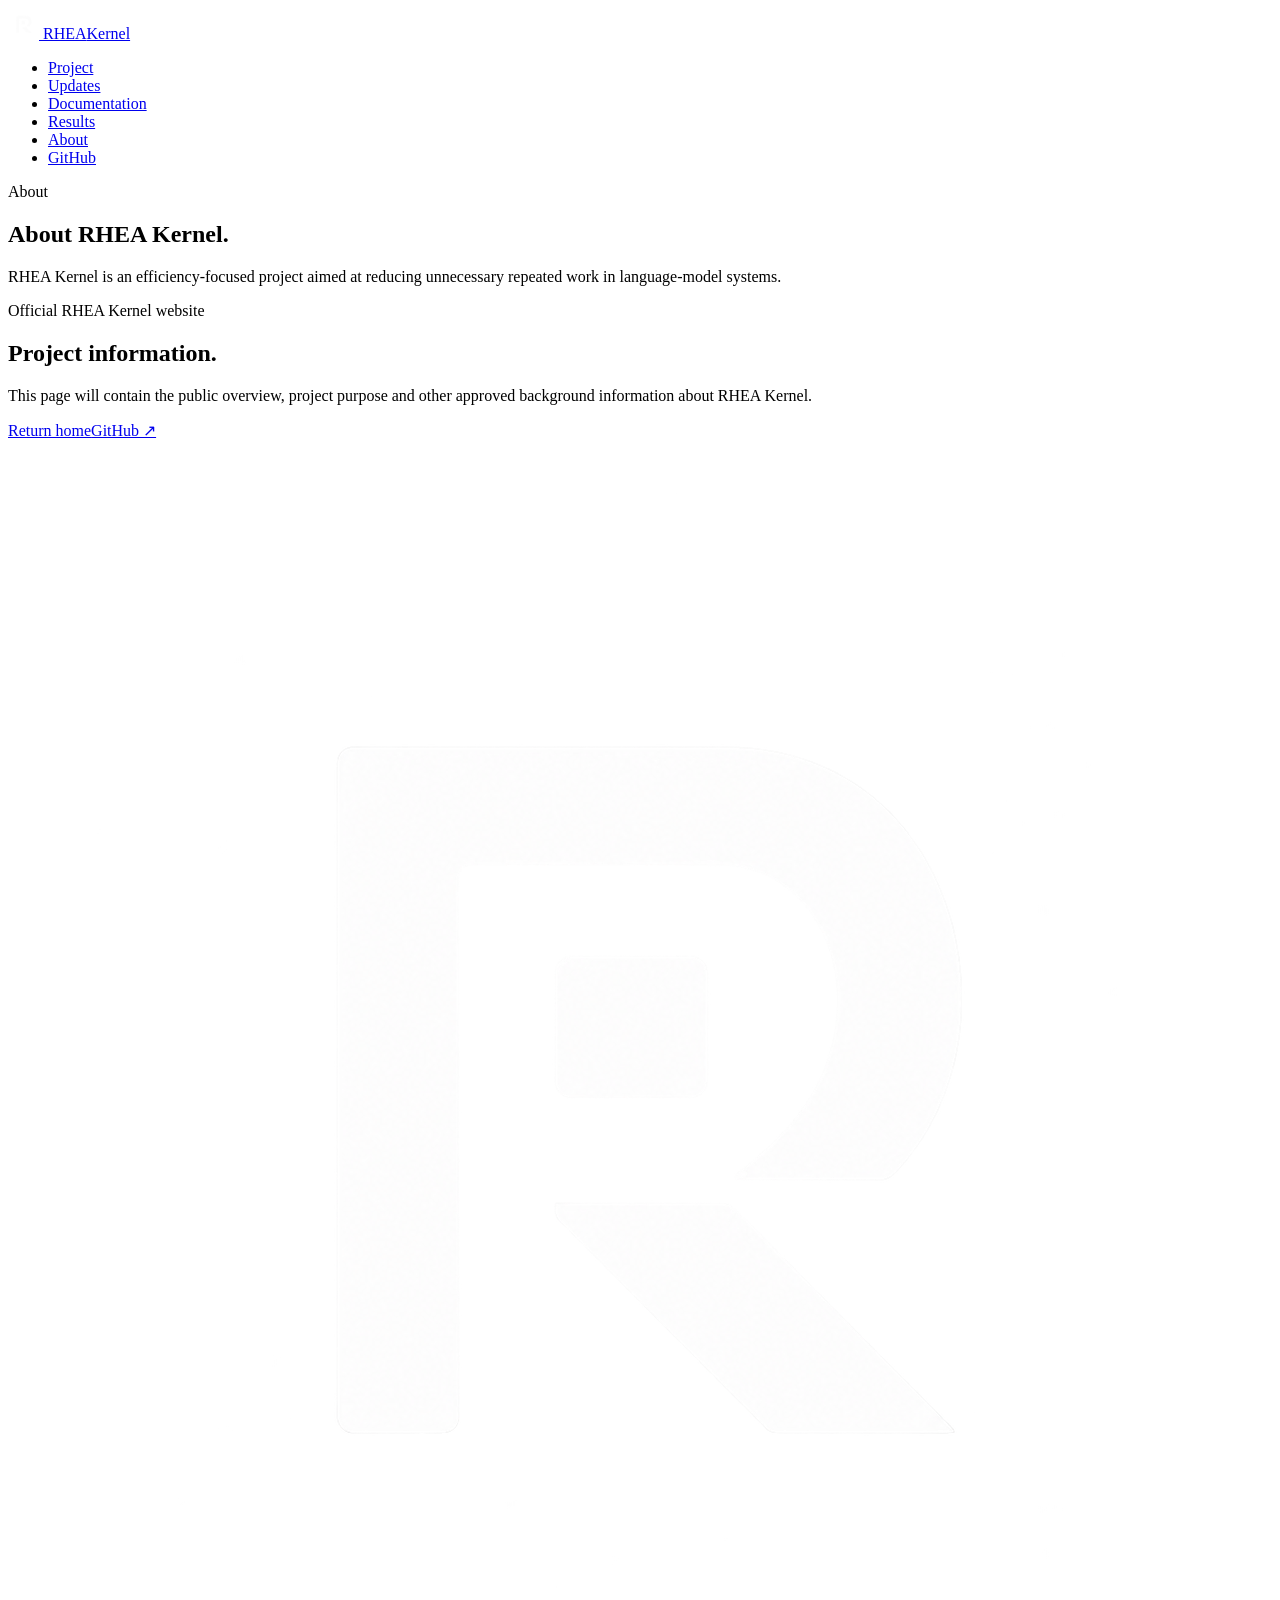
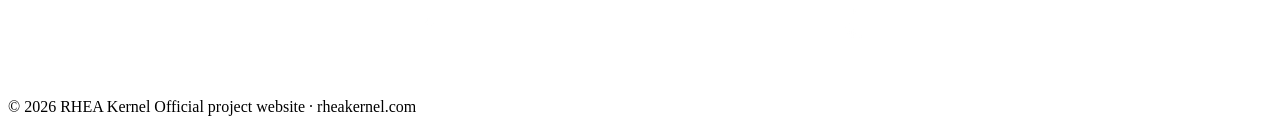
==== about/index.html @ 92347e31 "Add files via upload" ====
<!doctype html><html lang="en"><head><meta charset="utf-8">
<meta name="viewport" content="width=device-width, initial-scale=1">
<meta name="theme-color" content="#080b12">
<link rel="icon" href="/assets/icons/favicon.ico" sizes="any">
<link rel="icon" type="image/png" sizes="32x32" href="/assets/icons/favicon-32x32.png">
<link rel="icon" type="image/png" sizes="16x16" href="/assets/icons/favicon-16x16.png">
<link rel="apple-touch-icon" sizes="180x180" href="/assets/icons/apple-touch-icon.png">
<link rel="manifest" href="/site.webmanifest">
<link rel="stylesheet" href="/assets/css/site.css">
<title>About — RHEA Kernel</title><meta name="description" content="RHEA Kernel is an efficiency-focused project aimed at reducing unnecessary repeated work in language-model systems.">
<link rel="canonical" href="https://rheakernel.com/about/"></head><body><header><div class="container nav">
<a class="brand" href="/" aria-label="RHEA Kernel home">
<img class="brand-mark" src="/assets/brand/rhea-mark-light.png" alt="" width="31" height="31">
<span class="brand-name"><span class="brand-rhea">RHEA</span><span class="brand-kernel">Kernel</span></span></a>
<nav aria-label="Primary navigation"><ul>
<li><a href="/#project">Project</a></li>
<li><a href="/updates/">Updates</a></li>
<li><a href="/documentation/">Documentation</a></li>
<li><a href="/results/">Results</a></li>
<li><a href="/about/" aria-current="page">About</a></li>
<li><a href="https://github.com/YJNWI/RHEA-Kernel" target="_blank" rel="noopener noreferrer">GitHub</a></li>
</ul></nav></div></header>
<main><section class="page-hero"><div class="container page-hero-inner">
<span class="section-kicker">About</span><h1 class="page-title">About RHEA Kernel.</h1><p class="page-intro">RHEA Kernel is an efficiency-focused project aimed at reducing unnecessary repeated work in language-model systems.</p>
</div></section><section class="page-main"><div class="container"><div class="placeholder">
<div class="eyebrow"><span class="dot"></span>Official RHEA Kernel website</div>
<h2>Project information.</h2><p>This page will contain the public overview, project purpose and other approved background information about RHEA Kernel.</p>
<div class="page-links"><a class="button primary" href="/">Return home</a><a class="button secondary" href="https://github.com/YJNWI/RHEA-Kernel" target="_blank" rel="noopener noreferrer">GitHub ↗</a></div>
</div></div></section></main><footer><div class="container footer-inner">
<span class="footer-brand"><img src="/assets/brand/rhea-mark-light.png" alt=""><span>© 2026 RHEA Kernel</span></span>
<span>Official project website · rheakernel.com</span></div></footer></body></html>
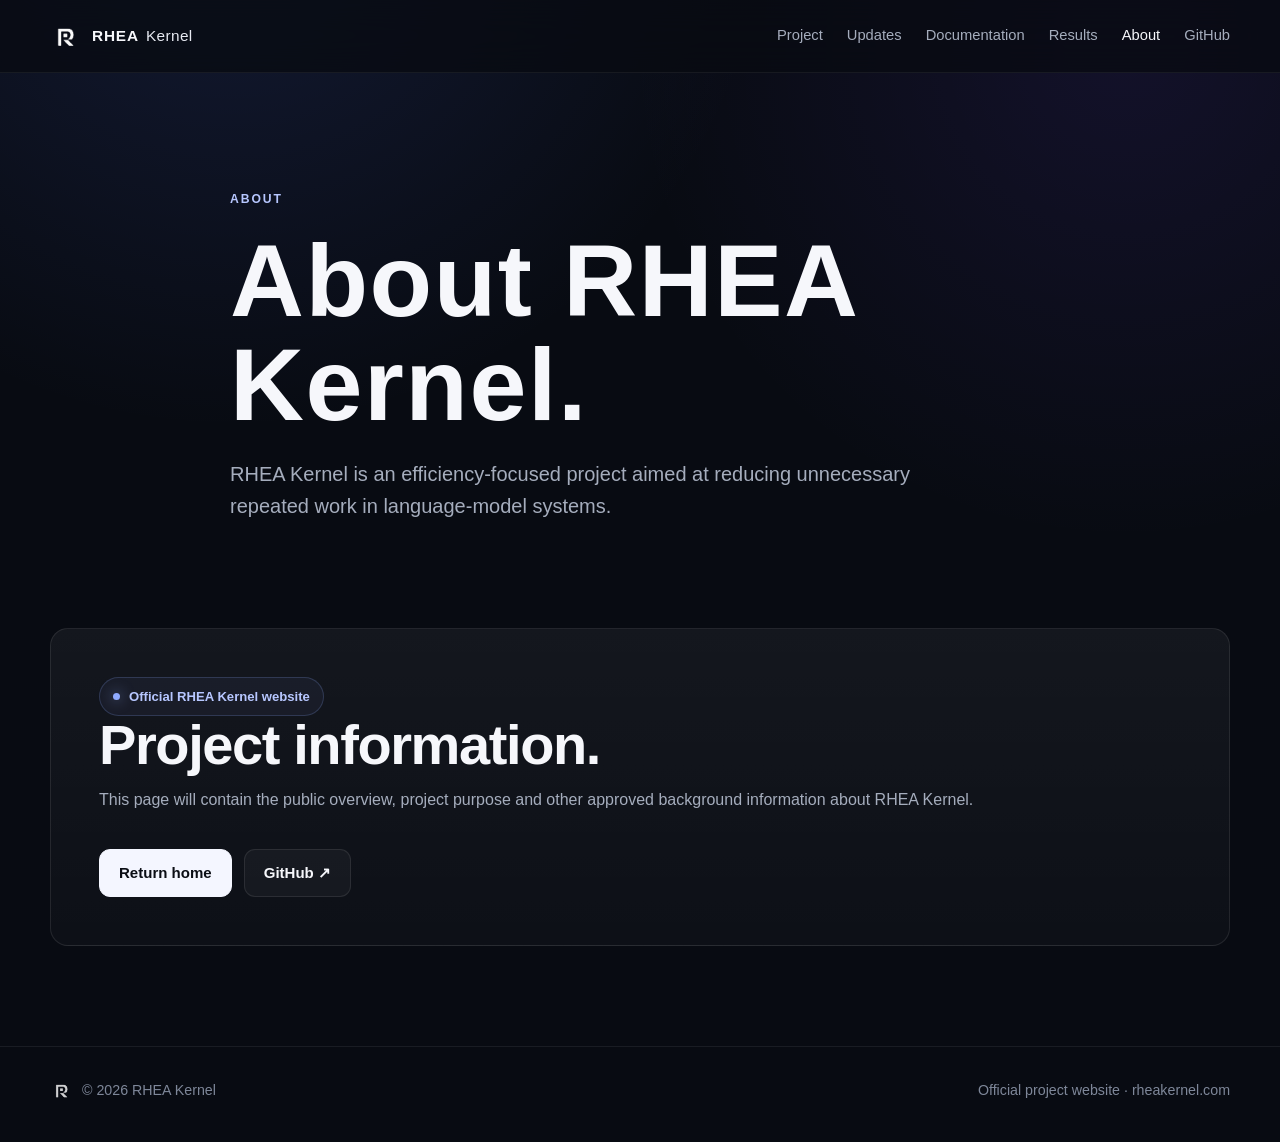
==== commit 01c3aabb: "Add structured data to RHEA Kernel website" ====
--- a/about/index.html
+++ b/about/index.html
@@ -8,7 +8,50 @@
 <link rel="manifest" href="/site.webmanifest">
 <link rel="stylesheet" href="/assets/css/site.css">
 <title>About — RHEA Kernel</title><meta name="description" content="RHEA Kernel is an efficiency-focused project aimed at reducing unnecessary repeated work in language-model systems.">
-<link rel="canonical" href="https://rheakernel.com/about/"></head><body><header><div class="container nav">
+<link rel="canonical" href="https://rheakernel.com/about/">
+<script type="application/ld+json">
+{
+  "@context": "https://schema.org",
+  "@graph": [
+    {
+      "@type": "WebPage",
+      "@id": "https://rheakernel.com/about/#webpage",
+      "url": "https://rheakernel.com/about/",
+      "name": "About — RHEA Kernel",
+      "description": "RHEA Kernel is an efficiency-focused project aimed at reducing unnecessary repeated work in language-model systems.",
+      "isPartOf": {
+        "@id": "https://rheakernel.com/#website"
+      },
+      "about": {
+        "@id": "https://rheakernel.com/#software"
+      },
+      "inLanguage": "en",
+      "breadcrumb": {
+        "@id": "https://rheakernel.com/about/#breadcrumb"
+      }
+    },
+    {
+      "@type": "BreadcrumbList",
+      "@id": "https://rheakernel.com/about/#breadcrumb",
+      "itemListElement": [
+        {
+          "@type": "ListItem",
+          "position": 1,
+          "name": "RHEA Kernel",
+          "item": "https://rheakernel.com/"
+        },
+        {
+          "@type": "ListItem",
+          "position": 2,
+          "name": "About",
+          "item": "https://rheakernel.com/about/"
+        }
+      ]
+    }
+  ]
+}
+</script>
+</head><body><header><div class="container nav">
 <a class="brand" href="/" aria-label="RHEA Kernel home">
 <img class="brand-mark" src="/assets/brand/rhea-mark-light.png" alt="" width="31" height="31">
 <span class="brand-name"><span class="brand-rhea">RHEA</span><span class="brand-kernel">Kernel</span></span></a>
--- a/assets/css/site.css
+++ b/assets/css/site.css
@@ -0,0 +1,12 @@
+:root{--bg:#080b12;--panel:rgba(255,255,255,.045);--border:rgba(255,255,255,.09);--text:#f6f7fb;--muted:#a5adbd;--accent:#b7c7ff;--max:1180px}
+*{box-sizing:border-box}html{scroll-behavior:smooth;scroll-padding-top:88px}body{margin:0;min-height:100vh;font-family:Inter,ui-sans-serif,-apple-system,BlinkMacSystemFont,"Segoe UI",sans-serif;color:var(--text);background:radial-gradient(circle at 18% -10%,rgba(86,117,255,.15),transparent 34rem),radial-gradient(circle at 88% 4%,rgba(117,73,255,.10),transparent 31rem),var(--bg);line-height:1.6;-webkit-font-smoothing:antialiased}a{color:inherit;text-decoration:none}img{display:block;max-width:100%}.container{width:min(calc(100% - 40px),var(--max));margin:auto}
+header{position:sticky;top:0;z-index:20;background:rgba(8,11,18,.76);border-bottom:1px solid rgba(255,255,255,.06);backdrop-filter:blur(18px)}.nav{min-height:72px;display:flex;align-items:center;justify-content:space-between;gap:28px}.brand{display:inline-flex;align-items:center;gap:11px}.brand-mark{width:31px;height:31px;object-fit:contain}.brand-name{display:inline-flex;align-items:baseline;gap:7px;line-height:1}.brand-rhea{font-size:.96rem;font-weight:800;letter-spacing:.055em}.brand-kernel{font-size:.96rem;font-weight:450;letter-spacing:.025em;color:#e7eaf2}
+nav ul{list-style:none;display:flex;align-items:center;gap:24px;padding:0;margin:0;color:var(--muted);font-size:.92rem}nav a:hover,nav a[aria-current=page]{color:var(--text)}
+.hero{min-height:calc(100vh - 72px);display:grid;place-items:center;padding:88px 0 84px}.hero-inner{text-align:center;max-width:940px;margin:auto}.hero-mark-wrap{width:clamp(84px,10vw,118px);aspect-ratio:1;margin:0 auto 28px}.hero-mark{width:100%;height:100%;object-fit:contain}.eyebrow{display:inline-flex;align-items:center;gap:9px;color:var(--accent);border:1px solid rgba(138,168,255,.2);background:rgba(138,168,255,.055);padding:8px 13px;border-radius:999px;font-size:.82rem;font-weight:650}.dot{width:7px;height:7px;border-radius:50%;background:#8faaff;box-shadow:0 0 14px rgba(145,174,255,.72)}
+.hero-title{margin:28px 0 25px;line-height:.94}.hero-rhea,.hero-kernel{display:block}.hero-rhea{font-size:clamp(4.1rem,10vw,8.4rem);font-weight:820;letter-spacing:.045em;padding-left:.045em}.hero-kernel{margin-top:10px;font-size:clamp(3rem,7vw,6rem);font-weight:350;letter-spacing:.035em;padding-left:.035em}.hero-description{max-width:720px;margin:auto;color:var(--muted);font-size:clamp(1.06rem,2vw,1.3rem)}
+.actions,.page-links{display:flex;justify-content:center;flex-wrap:wrap;gap:12px;margin-top:36px}.button{display:inline-flex;align-items:center;justify-content:center;min-height:48px;padding:0 19px;border-radius:11px;border:1px solid var(--border);font-weight:700;font-size:.94rem}.button.primary{color:#0b0e15;background:#f4f6ff;border-color:#f4f6ff}.button.secondary{background:rgba(255,255,255,.035)}
+.content-section{padding:92px 0}.section-heading{max-width:720px;margin-bottom:36px}.section-kicker{color:var(--accent);text-transform:uppercase;font-size:.76rem;font-weight:800;letter-spacing:.16em}h2{font-size:clamp(2rem,5vw,3.5rem);line-height:1.05;letter-spacing:-.025em;margin:10px 0 14px}.section-heading p{color:var(--muted);margin:0}
+.grid{display:grid;grid-template-columns:repeat(3,1fr);gap:16px}.card,.placeholder{border:1px solid var(--border);border-radius:18px;background:linear-gradient(180deg,rgba(255,255,255,.05),rgba(255,255,255,.024));padding:26px}.card{min-height:220px}.card .number{color:#7f899d;font-size:.75rem;font-weight:800;letter-spacing:.14em}.card h3{font-size:1.3rem;margin:34px 0 9px}.card p,.placeholder p{margin:0;color:var(--muted)}
+.page-hero{padding:112px 0 66px}.page-hero-inner{max-width:820px}.page-title{font-size:clamp(3.4rem,8vw,6.8rem);line-height:1.02;letter-spacing:.015em;margin:18px 0 20px}.page-intro{max-width:710px;color:var(--muted);font-size:clamp(1.05rem,2vw,1.25rem)}.page-main{padding:20px 0 100px}.placeholder{padding:clamp(28px,5vw,48px)}.placeholder h2{margin:0 0 13px}.placeholder .page-links{justify-content:flex-start}
+footer{border-top:1px solid rgba(255,255,255,.07);padding:32px 0 40px;color:#7e8799;font-size:.89rem}.footer-inner{display:flex;justify-content:space-between;align-items:center;gap:20px;flex-wrap:wrap}.footer-brand{display:inline-flex;align-items:center;gap:9px}.footer-brand img{width:23px;height:23px;opacity:.82}
+@media(max-width:800px){nav ul{display:none}.hero{min-height:auto;padding:94px 0 96px}.grid{grid-template-columns:1fr}.content-section{padding:70px 0}.page-hero{padding:90px 0 52px}}@media(max-width:420px){.container{width:min(calc(100% - 28px),var(--max))}.actions,.page-links{flex-direction:column}.button{width:100%}}
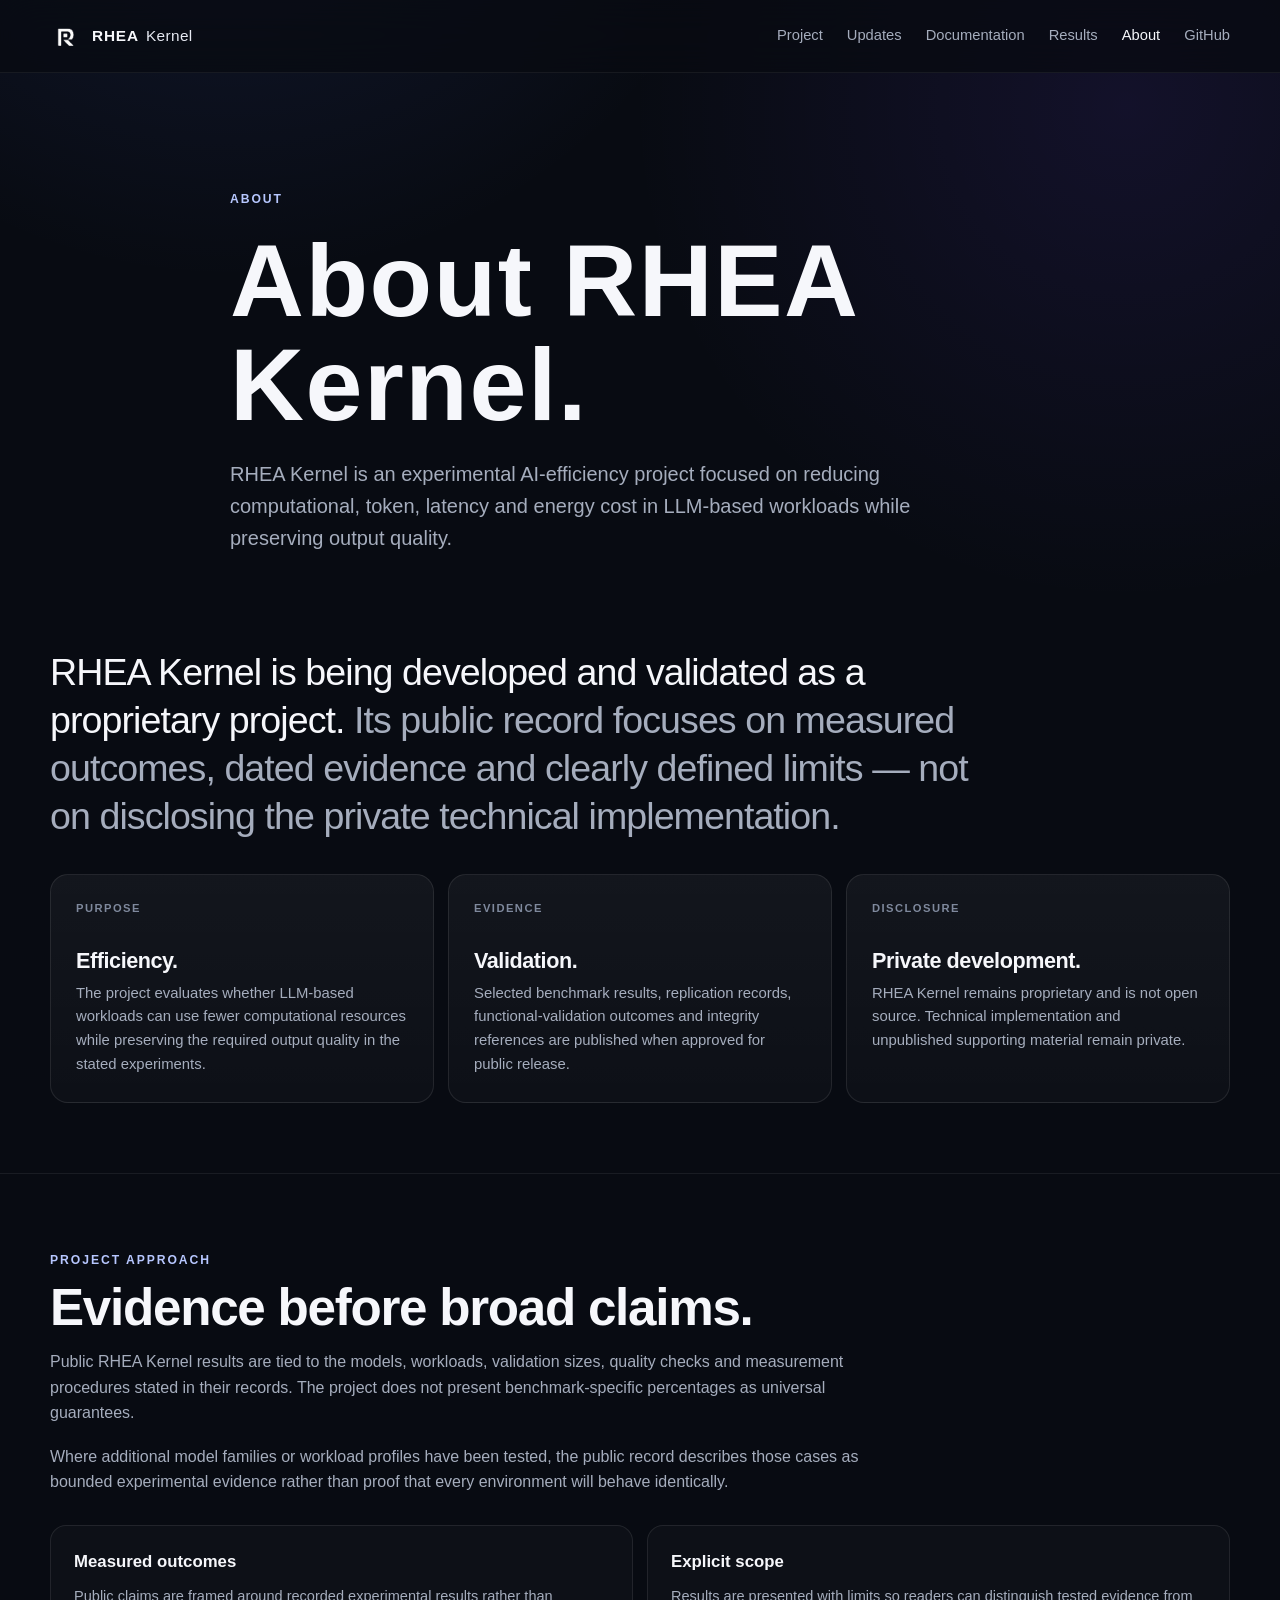
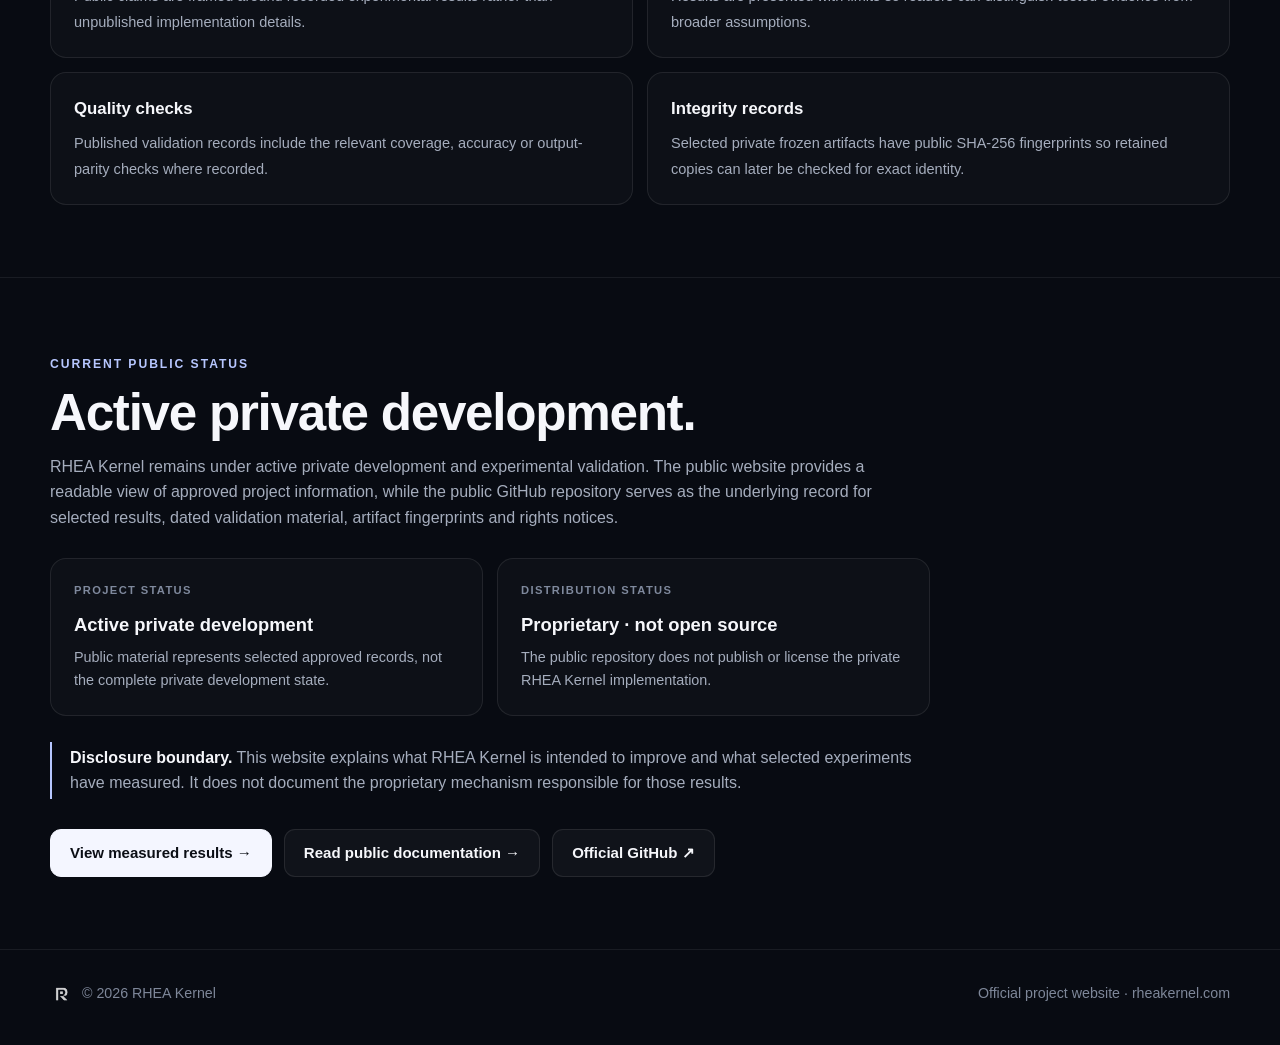
==== commit aa9df8a7: "Publish RHEA Kernel About and Updates pages" ====
--- a/about/index.html
+++ b/about/index.html
@@ -7,50 +7,62 @@
 <link rel="apple-touch-icon" sizes="180x180" href="/assets/icons/apple-touch-icon.png">
 <link rel="manifest" href="/site.webmanifest">
 <link rel="stylesheet" href="/assets/css/site.css">
-<title>About — RHEA Kernel</title><meta name="description" content="RHEA Kernel is an efficiency-focused project aimed at reducing unnecessary repeated work in language-model systems.">
+<title>About — RHEA Kernel</title>
+<meta name="description" content="About RHEA Kernel: an experimental AI-efficiency project under active private development and validation.">
 <link rel="canonical" href="https://rheakernel.com/about/">
 <script type="application/ld+json">
 {
-  "@context": "https://schema.org",
-  "@graph": [
+  "@context":"https://schema.org",
+  "@graph":[
     {
-      "@type": "WebPage",
-      "@id": "https://rheakernel.com/about/#webpage",
-      "url": "https://rheakernel.com/about/",
-      "name": "About — RHEA Kernel",
-      "description": "RHEA Kernel is an efficiency-focused project aimed at reducing unnecessary repeated work in language-model systems.",
-      "isPartOf": {
-        "@id": "https://rheakernel.com/#website"
-      },
-      "about": {
-        "@id": "https://rheakernel.com/#software"
-      },
-      "inLanguage": "en",
-      "breadcrumb": {
-        "@id": "https://rheakernel.com/about/#breadcrumb"
-      }
+      "@type":"AboutPage",
+      "@id":"https://rheakernel.com/about/#webpage",
+      "url":"https://rheakernel.com/about/",
+      "name":"About — RHEA Kernel",
+      "description":"About RHEA Kernel: an experimental AI-efficiency project under active private development and validation.",
+      "isPartOf":{"@id":"https://rheakernel.com/#website"},
+      "about":{"@id":"https://rheakernel.com/#software"},
+      "inLanguage":"en",
+      "breadcrumb":{"@id":"https://rheakernel.com/about/#breadcrumb"}
     },
     {
-      "@type": "BreadcrumbList",
-      "@id": "https://rheakernel.com/about/#breadcrumb",
-      "itemListElement": [
-        {
-          "@type": "ListItem",
-          "position": 1,
-          "name": "RHEA Kernel",
-          "item": "https://rheakernel.com/"
-        },
-        {
-          "@type": "ListItem",
-          "position": 2,
-          "name": "About",
-          "item": "https://rheakernel.com/about/"
-        }
+      "@type":"BreadcrumbList",
+      "@id":"https://rheakernel.com/about/#breadcrumb",
+      "itemListElement":[
+        {"@type":"ListItem","position":1,"name":"RHEA Kernel","item":"https://rheakernel.com/"},
+        {"@type":"ListItem","position":2,"name":"About","item":"https://rheakernel.com/about/"}
       ]
     }
   ]
 }
 </script>
+<style>
+.about-lead{padding:8px 0 70px}
+.about-statement{max-width:920px;font-size:clamp(1.45rem,3vw,2.35rem);line-height:1.28;letter-spacing:-.025em;margin:0;color:#f6f7fb}
+.about-statement span{color:#a5adbd}
+.about-grid{display:grid;grid-template-columns:repeat(3,1fr);gap:14px;margin-top:34px}
+.about-card{border:1px solid rgba(255,255,255,.09);border-radius:18px;background:linear-gradient(180deg,rgba(255,255,255,.048),rgba(255,255,255,.022));padding:25px;min-height:220px}
+.about-card .label{color:#7f899d;text-transform:uppercase;font-size:.7rem;font-weight:800;letter-spacing:.13em}
+.about-card h2{font-size:1.35rem;letter-spacing:-.02em;margin:32px 0 9px}
+.about-card p{color:#a5adbd;margin:0;font-size:.93rem}
+.about-section{padding:72px 0;border-top:1px solid rgba(255,255,255,.07)}
+.about-copy{max-width:840px}
+.about-copy h2{font-size:clamp(2rem,4vw,3.35rem)}
+.about-copy p{color:#a5adbd;margin:0 0 18px}
+.about-principles{display:grid;grid-template-columns:repeat(2,1fr);gap:14px;margin-top:30px}
+.principle{border:1px solid rgba(255,255,255,.085);border-radius:16px;padding:23px;background:rgba(255,255,255,.025)}
+.principle strong{display:block;font-size:1.05rem;margin-bottom:7px}
+.principle span{color:#a5adbd;font-size:.91rem}
+.about-boundary{margin-top:26px;border-left:2px solid #b7c7ff;padding:3px 0 3px 18px;color:#a5adbd;max-width:870px}
+.about-boundary strong{color:#f6f7fb}
+.about-links{display:flex;gap:12px;flex-wrap:wrap;margin-top:30px}
+.about-status{display:grid;grid-template-columns:1fr 1fr;gap:14px;margin-top:28px;max-width:880px}
+.status-block{border:1px solid rgba(255,255,255,.085);border-radius:16px;padding:23px;background:rgba(255,255,255,.025)}
+.status-block .status-label{color:#7f899d;font-size:.7rem;font-weight:800;letter-spacing:.12em;text-transform:uppercase}
+.status-block strong{display:block;margin-top:10px;font-size:1.15rem}
+.status-block p{margin:6px 0 0;color:#a5adbd;font-size:.9rem}
+@media(max-width:820px){.about-grid{grid-template-columns:1fr}.about-card{min-height:auto}.about-principles,.about-status{grid-template-columns:1fr}}
+</style>
 </head><body><header><div class="container nav">
 <a class="brand" href="/" aria-label="RHEA Kernel home">
 <img class="brand-mark" src="/assets/brand/rhea-mark-light.png" alt="" width="31" height="31">
@@ -63,12 +75,57 @@
 <li><a href="/about/" aria-current="page">About</a></li>
 <li><a href="https://github.com/YJNWI/RHEA-Kernel" target="_blank" rel="noopener noreferrer">GitHub</a></li>
 </ul></nav></div></header>
-<main><section class="page-hero"><div class="container page-hero-inner">
-<span class="section-kicker">About</span><h1 class="page-title">About RHEA Kernel.</h1><p class="page-intro">RHEA Kernel is an efficiency-focused project aimed at reducing unnecessary repeated work in language-model systems.</p>
-</div></section><section class="page-main"><div class="container"><div class="placeholder">
-<div class="eyebrow"><span class="dot"></span>Official RHEA Kernel website</div>
-<h2>Project information.</h2><p>This page will contain the public overview, project purpose and other approved background information about RHEA Kernel.</p>
-<div class="page-links"><a class="button primary" href="/">Return home</a><a class="button secondary" href="https://github.com/YJNWI/RHEA-Kernel" target="_blank" rel="noopener noreferrer">GitHub ↗</a></div>
-</div></div></section></main><footer><div class="container footer-inner">
+
+<main>
+<section class="page-hero"><div class="container page-hero-inner">
+<span class="section-kicker">About</span>
+<h1 class="page-title">About RHEA Kernel.</h1>
+<p class="page-intro">RHEA Kernel is an experimental AI-efficiency project focused on reducing computational, token, latency and energy cost in LLM-based workloads while preserving output quality.</p>
+</div></section>
+
+<section class="about-lead"><div class="container">
+<p class="about-statement">RHEA Kernel is being developed and validated as a proprietary project. <span>Its public record focuses on measured outcomes, dated evidence and clearly defined limits — not on disclosing the private technical implementation.</span></p>
+<div class="about-grid">
+<article class="about-card"><div class="label">Purpose</div><h2>Efficiency.</h2><p>The project evaluates whether LLM-based workloads can use fewer computational resources while preserving the required output quality in the stated experiments.</p></article>
+<article class="about-card"><div class="label">Evidence</div><h2>Validation.</h2><p>Selected benchmark results, replication records, functional-validation outcomes and integrity references are published when approved for public release.</p></article>
+<article class="about-card"><div class="label">Disclosure</div><h2>Private development.</h2><p>RHEA Kernel remains proprietary and is not open source. Technical implementation and unpublished supporting material remain private.</p></article>
+</div>
+</div></section>
+
+<section class="about-section"><div class="container">
+<div class="about-copy">
+<span class="section-kicker">Project approach</span>
+<h2>Evidence before broad claims.</h2>
+<p>Public RHEA Kernel results are tied to the models, workloads, validation sizes, quality checks and measurement procedures stated in their records. The project does not present benchmark-specific percentages as universal guarantees.</p>
+<p>Where additional model families or workload profiles have been tested, the public record describes those cases as bounded experimental evidence rather than proof that every environment will behave identically.</p>
+</div>
+<div class="about-principles">
+<div class="principle"><strong>Measured outcomes</strong><span>Public claims are framed around recorded experimental results rather than unpublished implementation details.</span></div>
+<div class="principle"><strong>Explicit scope</strong><span>Results are presented with limits so readers can distinguish tested evidence from broader assumptions.</span></div>
+<div class="principle"><strong>Quality checks</strong><span>Published validation records include the relevant coverage, accuracy or output-parity checks where recorded.</span></div>
+<div class="principle"><strong>Integrity records</strong><span>Selected private frozen artifacts have public SHA-256 fingerprints so retained copies can later be checked for exact identity.</span></div>
+</div>
+</div></section>
+
+<section class="about-section"><div class="container">
+<div class="about-copy">
+<span class="section-kicker">Current public status</span>
+<h2>Active private development.</h2>
+<p>RHEA Kernel remains under active private development and experimental validation. The public website provides a readable view of approved project information, while the public GitHub repository serves as the underlying record for selected results, dated validation material, artifact fingerprints and rights notices.</p>
+</div>
+<div class="about-status">
+<div class="status-block"><div class="status-label">Project status</div><strong>Active private development</strong><p>Public material represents selected approved records, not the complete private development state.</p></div>
+<div class="status-block"><div class="status-label">Distribution status</div><strong>Proprietary · not open source</strong><p>The public repository does not publish or license the private RHEA Kernel implementation.</p></div>
+</div>
+<div class="about-boundary"><strong>Disclosure boundary.</strong> This website explains what RHEA Kernel is intended to improve and what selected experiments have measured. It does not document the proprietary mechanism responsible for those results.</div>
+<div class="about-links">
+<a class="button primary" href="/results/">View measured results →</a>
+<a class="button secondary" href="/documentation/">Read public documentation →</a>
+<a class="button secondary" href="https://github.com/YJNWI/RHEA-Kernel" target="_blank" rel="noopener noreferrer">Official GitHub ↗</a>
+</div>
+</div></section>
+</main>
+
+<footer><div class="container footer-inner">
 <span class="footer-brand"><img src="/assets/brand/rhea-mark-light.png" alt=""><span>© 2026 RHEA Kernel</span></span>
 <span>Official project website · rheakernel.com</span></div></footer></body></html>
--- a/assets/css/site.css
+++ b/assets/css/site.css
@@ -9,4 +9,55 @@
 .grid{display:grid;grid-template-columns:repeat(3,1fr);gap:16px}.card,.placeholder{border:1px solid var(--border);border-radius:18px;background:linear-gradient(180deg,rgba(255,255,255,.05),rgba(255,255,255,.024));padding:26px}.card{min-height:220px}.card .number{color:#7f899d;font-size:.75rem;font-weight:800;letter-spacing:.14em}.card h3{font-size:1.3rem;margin:34px 0 9px}.card p,.placeholder p{margin:0;color:var(--muted)}
 .page-hero{padding:112px 0 66px}.page-hero-inner{max-width:820px}.page-title{font-size:clamp(3.4rem,8vw,6.8rem);line-height:1.02;letter-spacing:.015em;margin:18px 0 20px}.page-intro{max-width:710px;color:var(--muted);font-size:clamp(1.05rem,2vw,1.25rem)}.page-main{padding:20px 0 100px}.placeholder{padding:clamp(28px,5vw,48px)}.placeholder h2{margin:0 0 13px}.placeholder .page-links{justify-content:flex-start}
 footer{border-top:1px solid rgba(255,255,255,.07);padding:32px 0 40px;color:#7e8799;font-size:.89rem}.footer-inner{display:flex;justify-content:space-between;align-items:center;gap:20px;flex-wrap:wrap}.footer-brand{display:inline-flex;align-items:center;gap:9px}.footer-brand img{width:23px;height:23px;opacity:.82}
-@media(max-width:800px){nav ul{display:none}.hero{min-height:auto;padding:94px 0 96px}.grid{grid-template-columns:1fr}.content-section{padding:70px 0}.page-hero{padding:90px 0 52px}}@media(max-width:420px){.container{width:min(calc(100% - 28px),var(--max))}.actions,.page-links{flex-direction:column}.button{width:100%}}
+
+/* Results page */
+.results-lead{padding:10px 0 72px}
+.results-note{max-width:900px;border:1px solid rgba(183,199,255,.16);background:rgba(183,199,255,.045);border-radius:16px;padding:20px 22px;color:var(--muted)}
+.results-note strong{color:var(--text)}
+.metric-grid{display:grid;grid-template-columns:repeat(5,1fr);gap:12px;margin-top:30px}
+.metric{border:1px solid var(--border);border-radius:17px;background:linear-gradient(180deg,rgba(255,255,255,.055),rgba(255,255,255,.022));padding:22px 18px;min-height:152px;display:flex;flex-direction:column;justify-content:space-between}
+.metric-value{font-size:clamp(2rem,4vw,3.25rem);font-weight:760;letter-spacing:-.045em;line-height:1}
+.metric-label{color:var(--muted);font-size:.88rem;line-height:1.35;margin-top:18px}
+.metric-meta{color:#7f899d;font-size:.72rem;font-weight:760;letter-spacing:.09em;text-transform:uppercase;margin-bottom:10px}
+.results-section{padding:68px 0;border-top:1px solid rgba(255,255,255,.065)}
+.results-section:first-of-type{border-top:0}
+.results-heading{max-width:820px;margin-bottom:30px}
+.results-heading p{color:var(--muted);margin:0}
+.results-heading h2{font-size:clamp(2rem,4vw,3.2rem)}
+.result-split{display:grid;grid-template-columns:1.05fr .95fr;gap:18px;align-items:start}
+.result-panel{border:1px solid var(--border);border-radius:18px;background:linear-gradient(180deg,rgba(255,255,255,.047),rgba(255,255,255,.022));padding:26px}
+.result-panel h3{font-size:1.25rem;margin:0 0 9px}
+.result-panel p{color:var(--muted);margin:0}
+.result-kv{display:grid;grid-template-columns:1fr 1fr;gap:10px;margin-top:22px}
+.result-kv div{border-top:1px solid rgba(255,255,255,.07);padding-top:13px}
+.result-kv strong{display:block;font-size:1.15rem}
+.result-kv span{display:block;color:var(--muted);font-size:.82rem;margin-top:2px}
+.table-wrap{overflow-x:auto;border:1px solid var(--border);border-radius:16px;background:rgba(255,255,255,.022)}
+.results-table{width:100%;border-collapse:collapse;min-width:560px}
+.results-table th,.results-table td{padding:15px 18px;text-align:left;border-bottom:1px solid rgba(255,255,255,.07)}
+.results-table tr:last-child td{border-bottom:0}
+.results-table th{font-size:.73rem;text-transform:uppercase;letter-spacing:.11em;color:#7f899d;font-weight:800}
+.results-table td{font-size:.95rem}
+.results-table td:last-child,.results-table th:last-child{text-align:right}
+.results-table .strong{font-weight:800;color:var(--text)}
+.model-grid{display:grid;grid-template-columns:1fr 1fr;gap:16px}
+.model-card{border:1px solid var(--border);border-radius:18px;background:linear-gradient(180deg,rgba(255,255,255,.047),rgba(255,255,255,.022));padding:26px}
+.model-card h3{font-size:1.35rem;margin:0 0 6px}
+.model-card .model-sub{color:#7f899d;font-size:.8rem;text-transform:uppercase;letter-spacing:.1em;font-weight:800}
+.model-stats{display:grid;grid-template-columns:1fr 1fr;gap:12px;margin-top:24px}
+.model-stat{border-top:1px solid rgba(255,255,255,.075);padding-top:14px}
+.model-stat strong{display:block;font-size:1.65rem;letter-spacing:-.035em}
+.model-stat span{display:block;color:var(--muted);font-size:.82rem;margin-top:3px}
+.freeze-grid{display:grid;grid-template-columns:repeat(4,1fr);gap:12px}
+.freeze-stat{border:1px solid var(--border);border-radius:16px;padding:22px;background:rgba(255,255,255,.028)}
+.freeze-stat strong{display:block;font-size:1.85rem;letter-spacing:-.04em}
+.freeze-stat span{display:block;color:var(--muted);font-size:.84rem;margin-top:6px}
+.caution{border-left:2px solid #b7c7ff;padding:4px 0 4px 18px;color:var(--muted);margin-top:26px;max-width:930px}
+.caution strong{color:var(--text)}
+.source-links{display:flex;gap:12px;flex-wrap:wrap;margin-top:28px}
+.smallprint{color:#7f899d;font-size:.82rem;max-width:950px;margin-top:22px}
+
+@media(max-width:980px){.metric-grid{grid-template-columns:repeat(2,1fr)}.metric-grid .metric:last-child{grid-column:span 2}.freeze-grid{grid-template-columns:repeat(2,1fr)}}
+@media(max-width:800px){nav ul{display:none}.hero{min-height:auto;padding:94px 0 96px}.grid{grid-template-columns:1fr}.content-section{padding:70px 0}.page-hero{padding:90px 0 52px}.result-split,.model-grid{grid-template-columns:1fr}.results-section{padding:54px 0}}
+@media(max-width:520px){.metric-grid,.freeze-grid,.model-stats,.result-kv{grid-template-columns:1fr}.metric-grid .metric:last-child{grid-column:auto}.metric{min-height:128px}}
+@media(max-width:420px){.container{width:min(calc(100% - 28px),var(--max))}.actions,.page-links{flex-direction:column}.button{width:100%}}
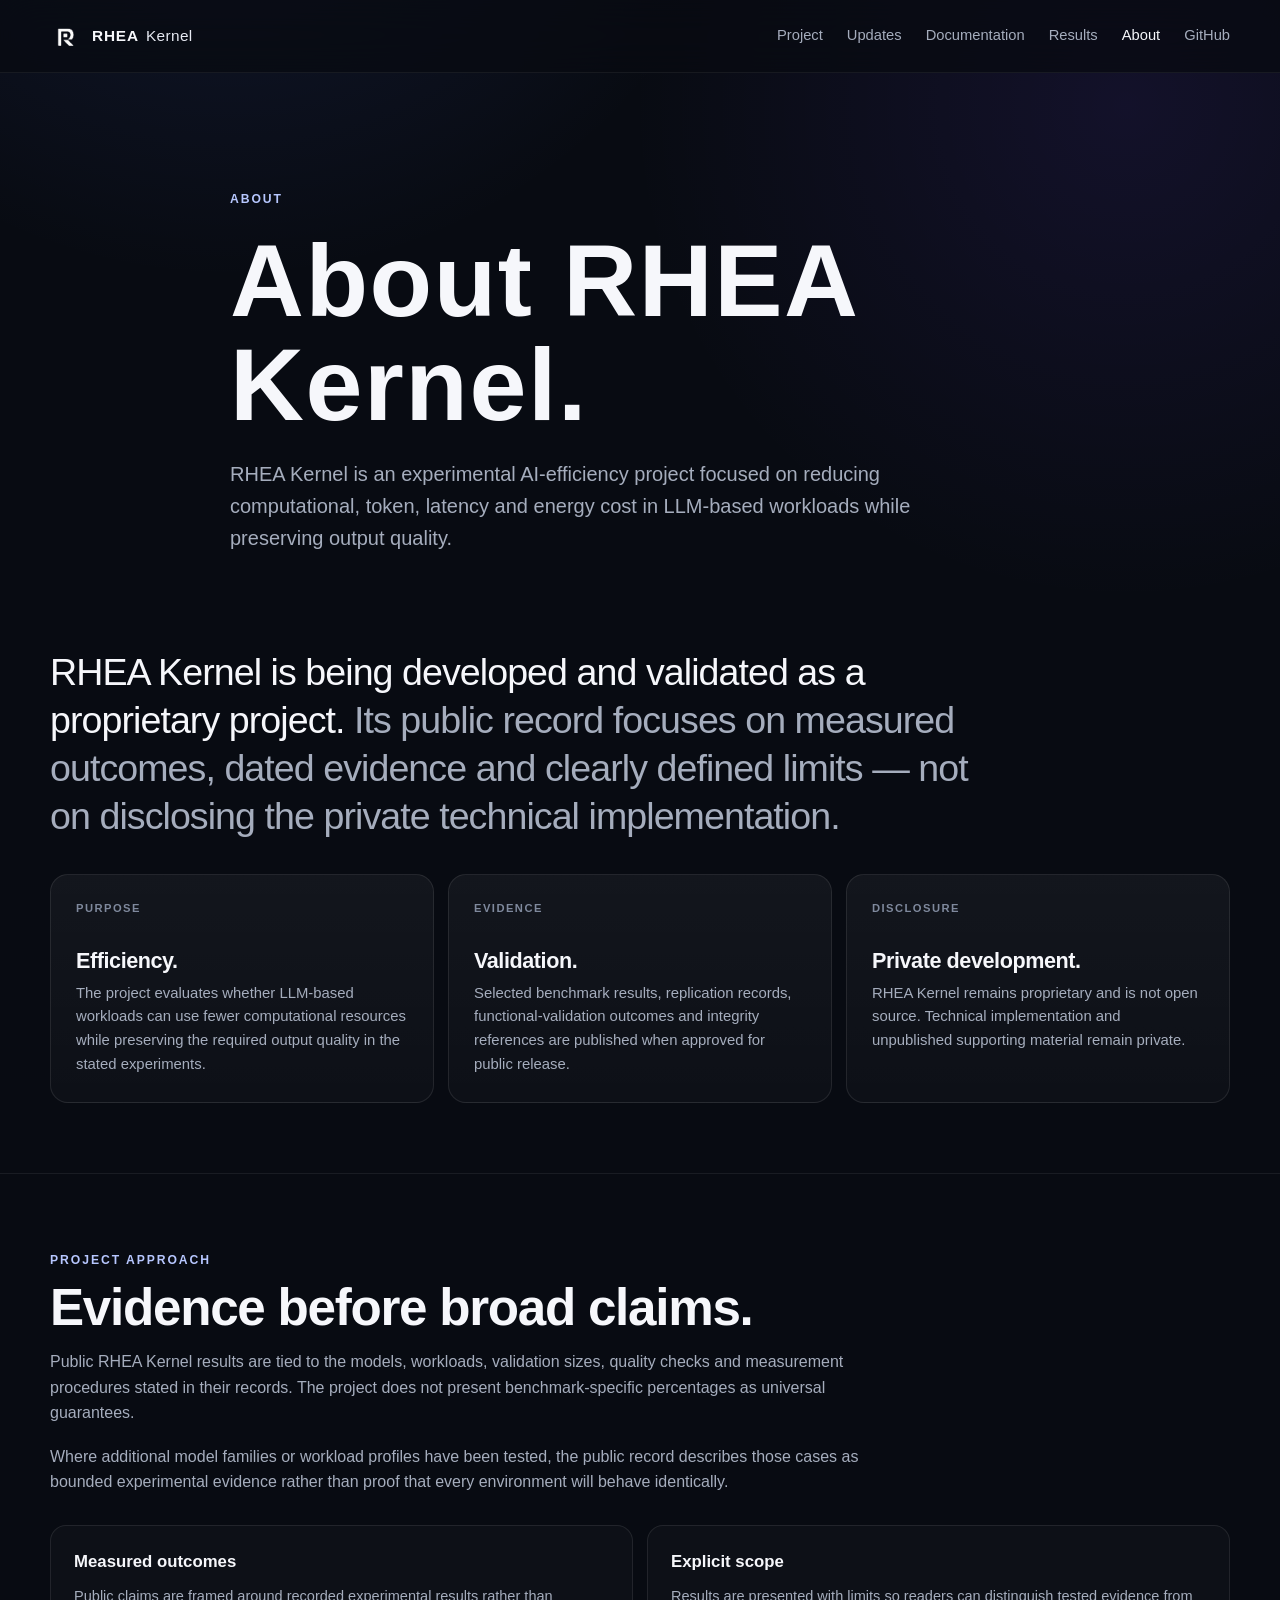
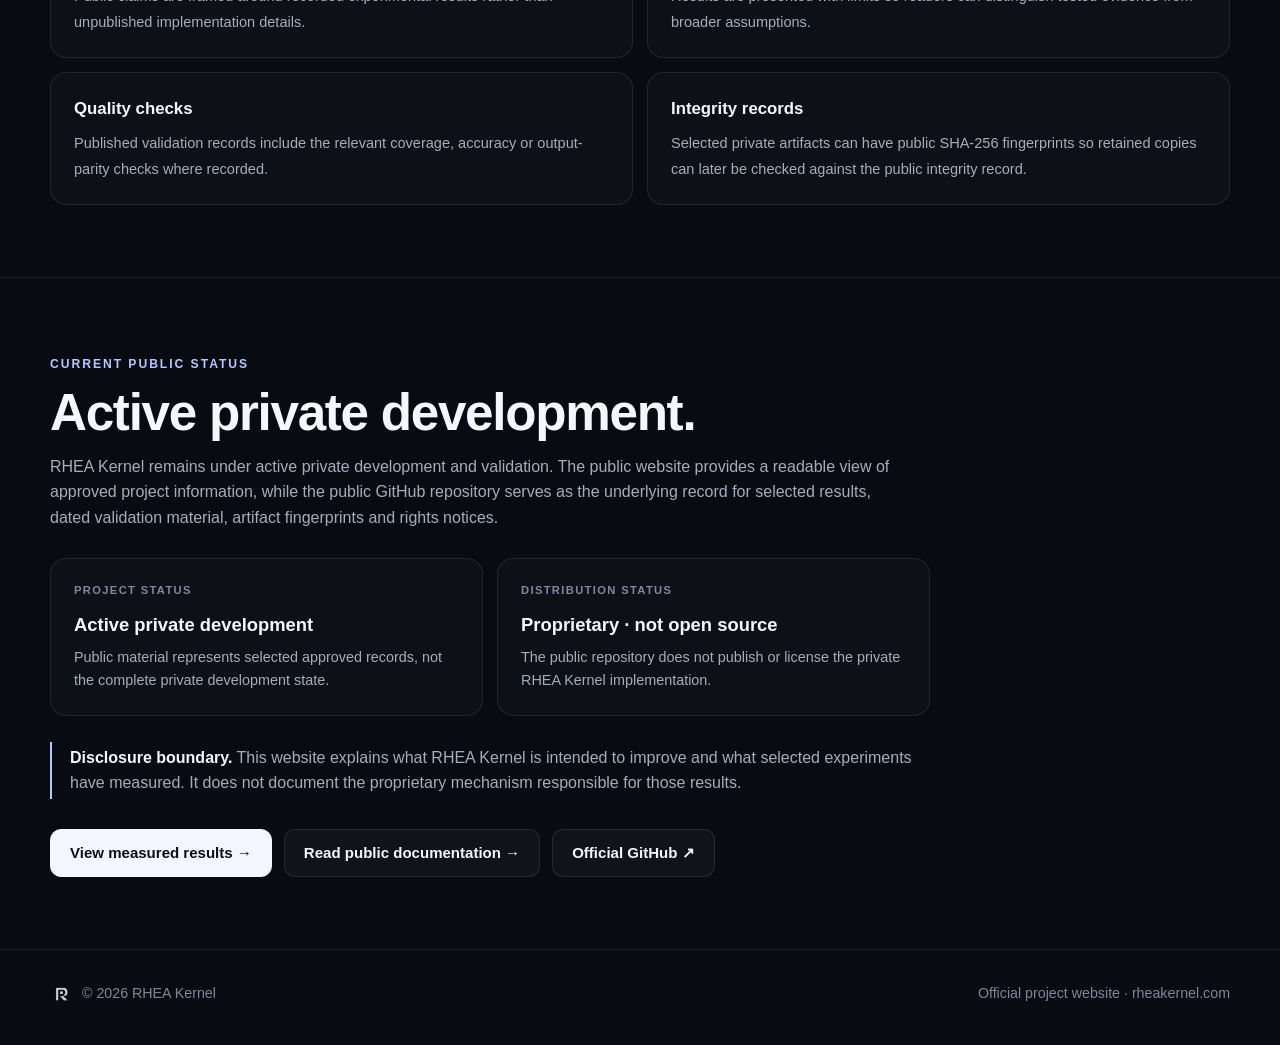
==== commit 3fa7383b: "Align website with hardened public disclosure record" ====
--- a/about/index.html
+++ b/about/index.html
@@ -1,7 +1,8 @@
 <!doctype html><html lang="en"><head><meta charset="utf-8">
 <meta name="viewport" content="width=device-width, initial-scale=1">
 <meta name="theme-color" content="#080b12">
-<link rel="icon" href="/assets/icons/favicon.ico" sizes="any">
+<meta name="robots" content="index,follow,max-image-preview:large">
+<link rel="icon" href="/favicon.ico" sizes="any">
 <link rel="icon" type="image/png" sizes="32x32" href="/assets/icons/favicon-32x32.png">
 <link rel="icon" type="image/png" sizes="16x16" href="/assets/icons/favicon-16x16.png">
 <link rel="apple-touch-icon" sizes="180x180" href="/assets/icons/apple-touch-icon.png">
@@ -10,6 +11,17 @@
 <title>About — RHEA Kernel</title>
 <meta name="description" content="About RHEA Kernel: an experimental AI-efficiency project under active private development and validation.">
 <link rel="canonical" href="https://rheakernel.com/about/">
+<meta property="og:title" content="About — RHEA Kernel">
+<meta property="og:description" content="About RHEA Kernel: an experimental AI-efficiency project under active private development and validation.">
+<meta property="og:type" content="website">
+<meta property="og:url" content="https://rheakernel.com/about/">
+<meta property="og:site_name" content="RHEA Kernel">
+<meta property="og:image" content="https://rheakernel.com/assets/brand/rhea-search-banner.png">
+<meta property="og:image:alt" content="RHEA Kernel">
+<meta property="og:image:width" content="1731">
+<meta property="og:image:height" content="909">
+<meta name="twitter:card" content="summary_large_image">
+<meta name="twitter:image" content="https://rheakernel.com/assets/brand/rhea-search-banner.png">
 <script type="application/ld+json">
 {
   "@context":"https://schema.org",
@@ -21,7 +33,7 @@
       "name":"About — RHEA Kernel",
       "description":"About RHEA Kernel: an experimental AI-efficiency project under active private development and validation.",
       "isPartOf":{"@id":"https://rheakernel.com/#website"},
-      "about":{"@id":"https://rheakernel.com/#software"},
+      "about":{"@id":"https://rheakernel.com/#project"},
       "inLanguage":"en",
       "breadcrumb":{"@id":"https://rheakernel.com/about/#breadcrumb"}
     },
@@ -103,7 +115,7 @@
 <div class="principle"><strong>Measured outcomes</strong><span>Public claims are framed around recorded experimental results rather than unpublished implementation details.</span></div>
 <div class="principle"><strong>Explicit scope</strong><span>Results are presented with limits so readers can distinguish tested evidence from broader assumptions.</span></div>
 <div class="principle"><strong>Quality checks</strong><span>Published validation records include the relevant coverage, accuracy or output-parity checks where recorded.</span></div>
-<div class="principle"><strong>Integrity records</strong><span>Selected private frozen artifacts have public SHA-256 fingerprints so retained copies can later be checked for exact identity.</span></div>
+<div class="principle"><strong>Integrity records</strong><span>Selected private artifacts can have public SHA-256 fingerprints so retained copies can later be checked against the public integrity record.</span></div>
 </div>
 </div></section>
 
@@ -111,7 +123,7 @@
 <div class="about-copy">
 <span class="section-kicker">Current public status</span>
 <h2>Active private development.</h2>
-<p>RHEA Kernel remains under active private development and experimental validation. The public website provides a readable view of approved project information, while the public GitHub repository serves as the underlying record for selected results, dated validation material, artifact fingerprints and rights notices.</p>
+<p>RHEA Kernel remains under active private development and validation. The public website provides a readable view of approved project information, while the public GitHub repository serves as the underlying record for selected results, dated validation material, artifact fingerprints and rights notices.</p>
 </div>
 <div class="about-status">
 <div class="status-block"><div class="status-label">Project status</div><strong>Active private development</strong><p>Public material represents selected approved records, not the complete private development state.</p></div>
--- a/assets/css/site.css
+++ b/assets/css/site.css
@@ -58,6 +58,6 @@
 .smallprint{color:#7f899d;font-size:.82rem;max-width:950px;margin-top:22px}
 
 @media(max-width:980px){.metric-grid{grid-template-columns:repeat(2,1fr)}.metric-grid .metric:last-child{grid-column:span 2}.freeze-grid{grid-template-columns:repeat(2,1fr)}}
-@media(max-width:800px){nav ul{display:none}.hero{min-height:auto;padding:94px 0 96px}.grid{grid-template-columns:1fr}.content-section{padding:70px 0}.page-hero{padding:90px 0 52px}.result-split,.model-grid{grid-template-columns:1fr}.results-section{padding:54px 0}}
+@media(max-width:800px){html{scroll-padding-top:132px}.nav{min-height:auto;padding:14px 0 12px;align-items:flex-start;flex-direction:column;gap:12px}nav{width:100%;overflow-x:auto;-webkit-overflow-scrolling:touch;scrollbar-width:none}nav::-webkit-scrollbar{display:none}nav ul{display:flex;width:max-content;gap:18px;font-size:.88rem}.hero{min-height:auto;padding:94px 0 96px}.grid{grid-template-columns:1fr}.content-section{padding:70px 0}.page-hero{padding:90px 0 52px}.result-split,.model-grid{grid-template-columns:1fr}.results-section{padding:54px 0}}
 @media(max-width:520px){.metric-grid,.freeze-grid,.model-stats,.result-kv{grid-template-columns:1fr}.metric-grid .metric:last-child{grid-column:auto}.metric{min-height:128px}}
 @media(max-width:420px){.container{width:min(calc(100% - 28px),var(--max))}.actions,.page-links{flex-direction:column}.button{width:100%}}
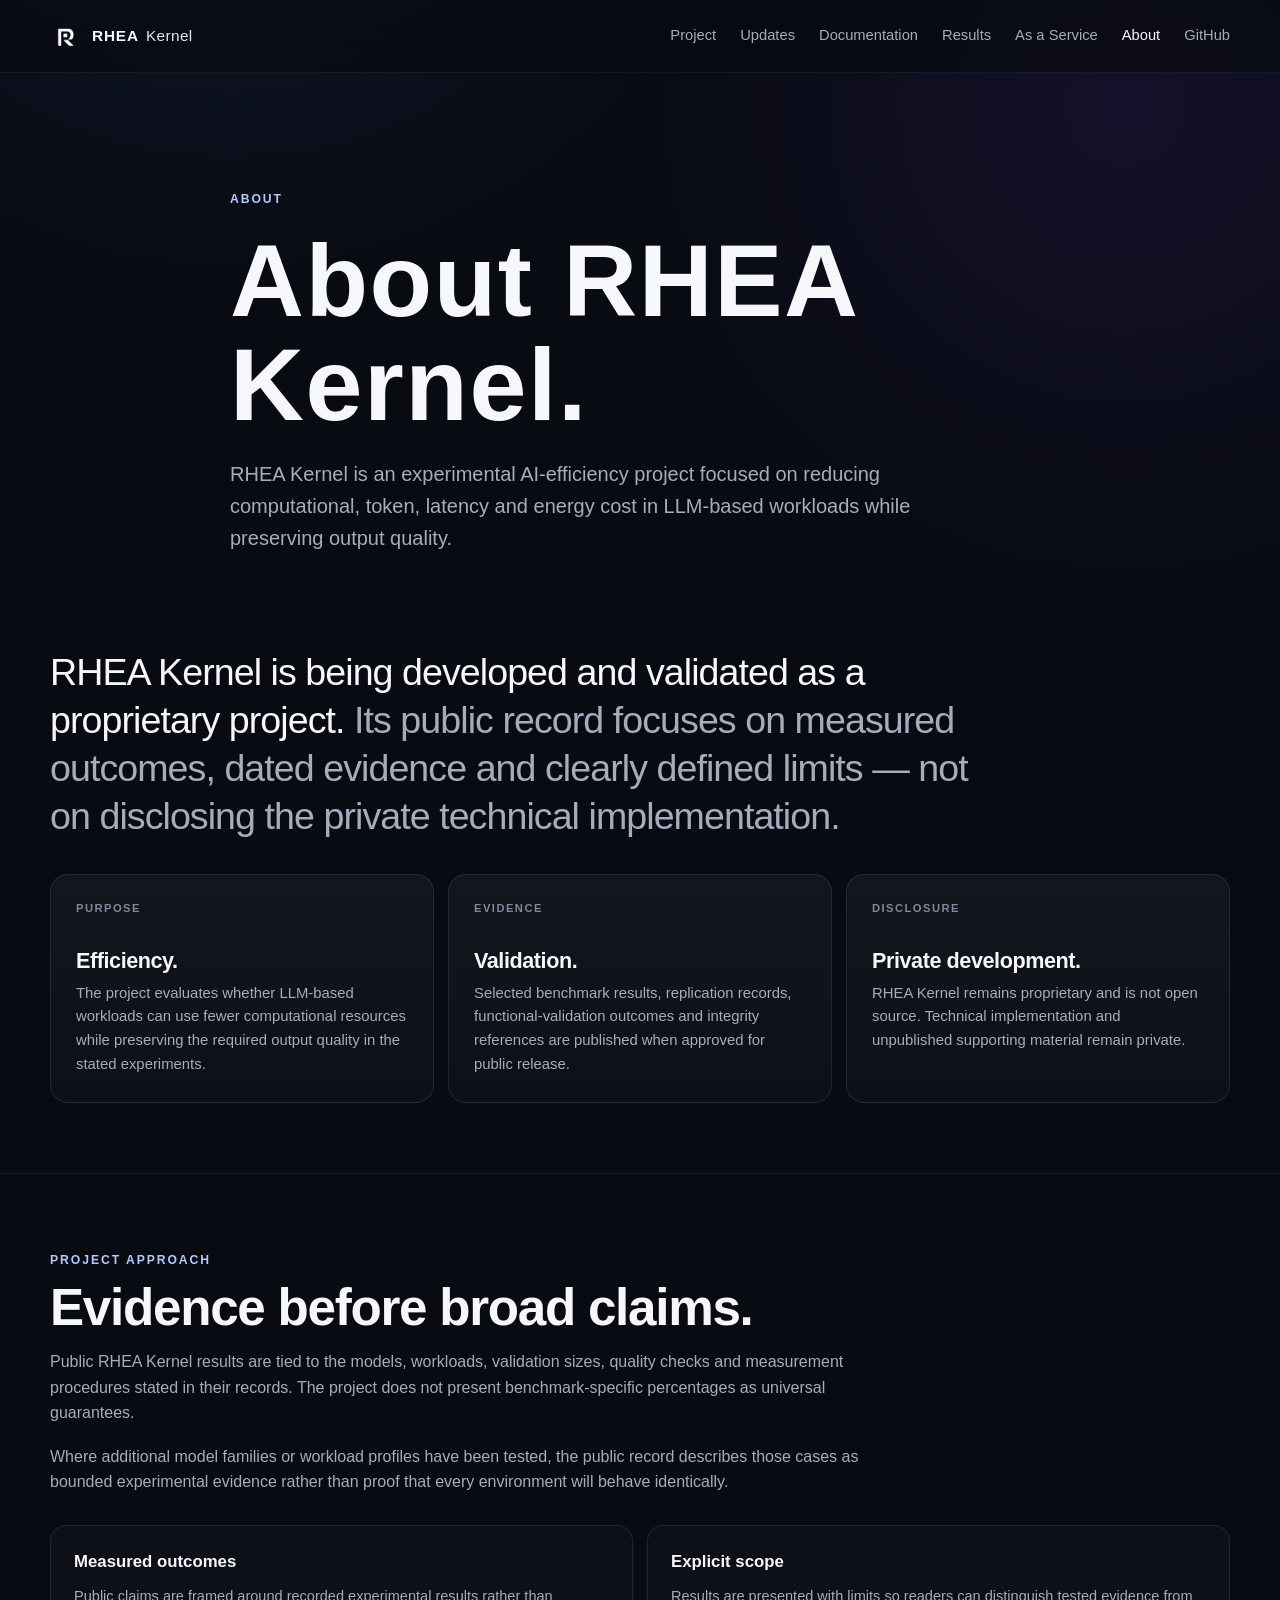
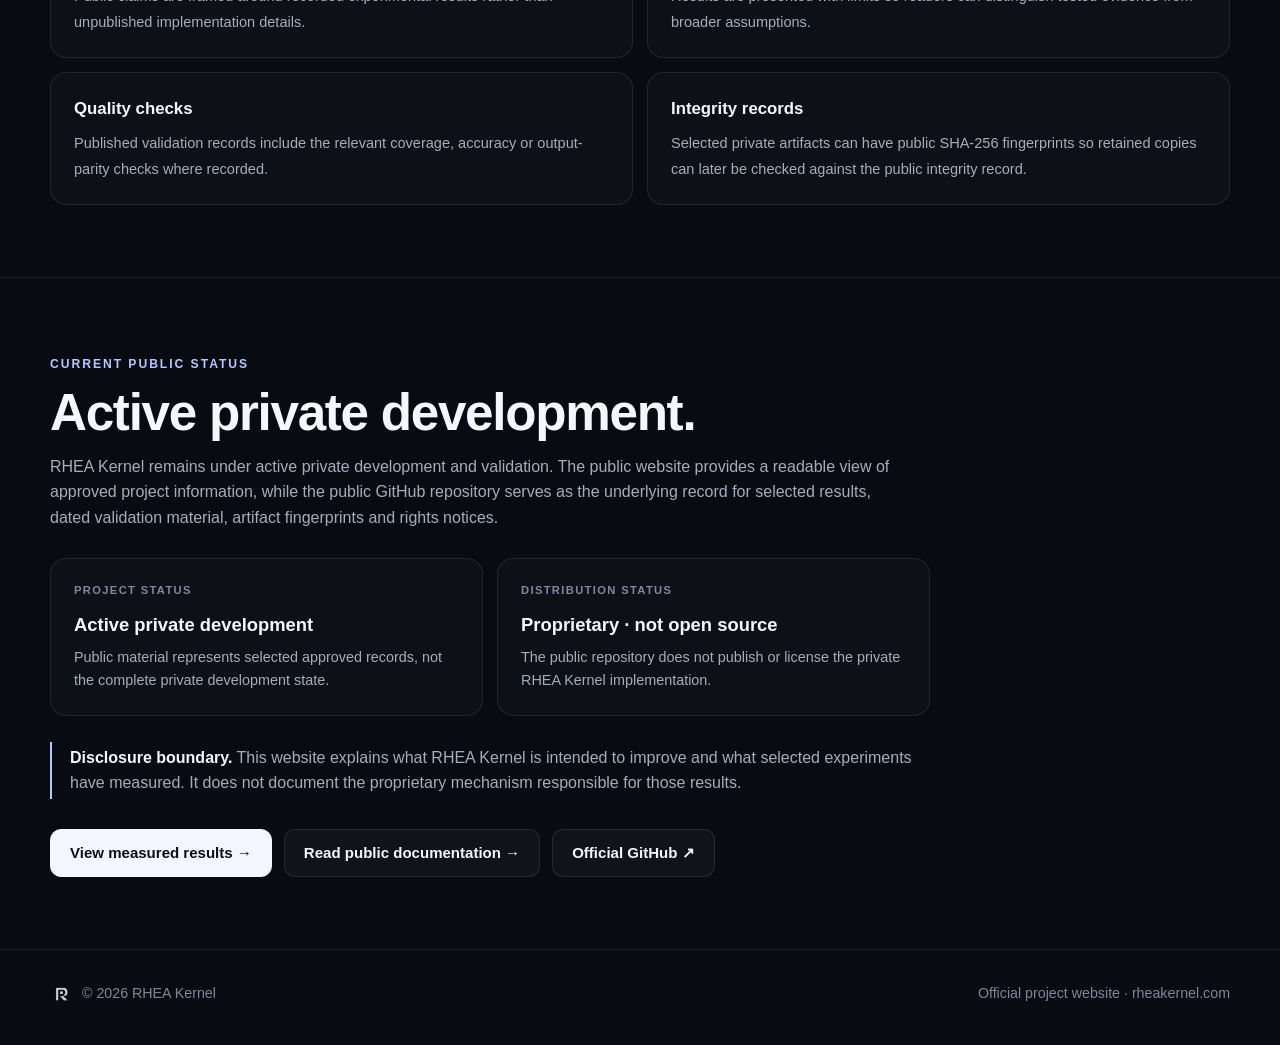
==== commit 3b16939e: "Publish RHEA Kernel as a Service preview" ====
--- a/about/index.html
+++ b/about/index.html
@@ -84,6 +84,7 @@
 <li><a href="/updates/">Updates</a></li>
 <li><a href="/documentation/">Documentation</a></li>
 <li><a href="/results/">Results</a></li>
+<li><a href="/saas/">As a Service</a></li>
 <li><a href="/about/" aria-current="page">About</a></li>
 <li><a href="https://github.com/YJNWI/RHEA-Kernel" target="_blank" rel="noopener noreferrer">GitHub</a></li>
 </ul></nav></div></header>
